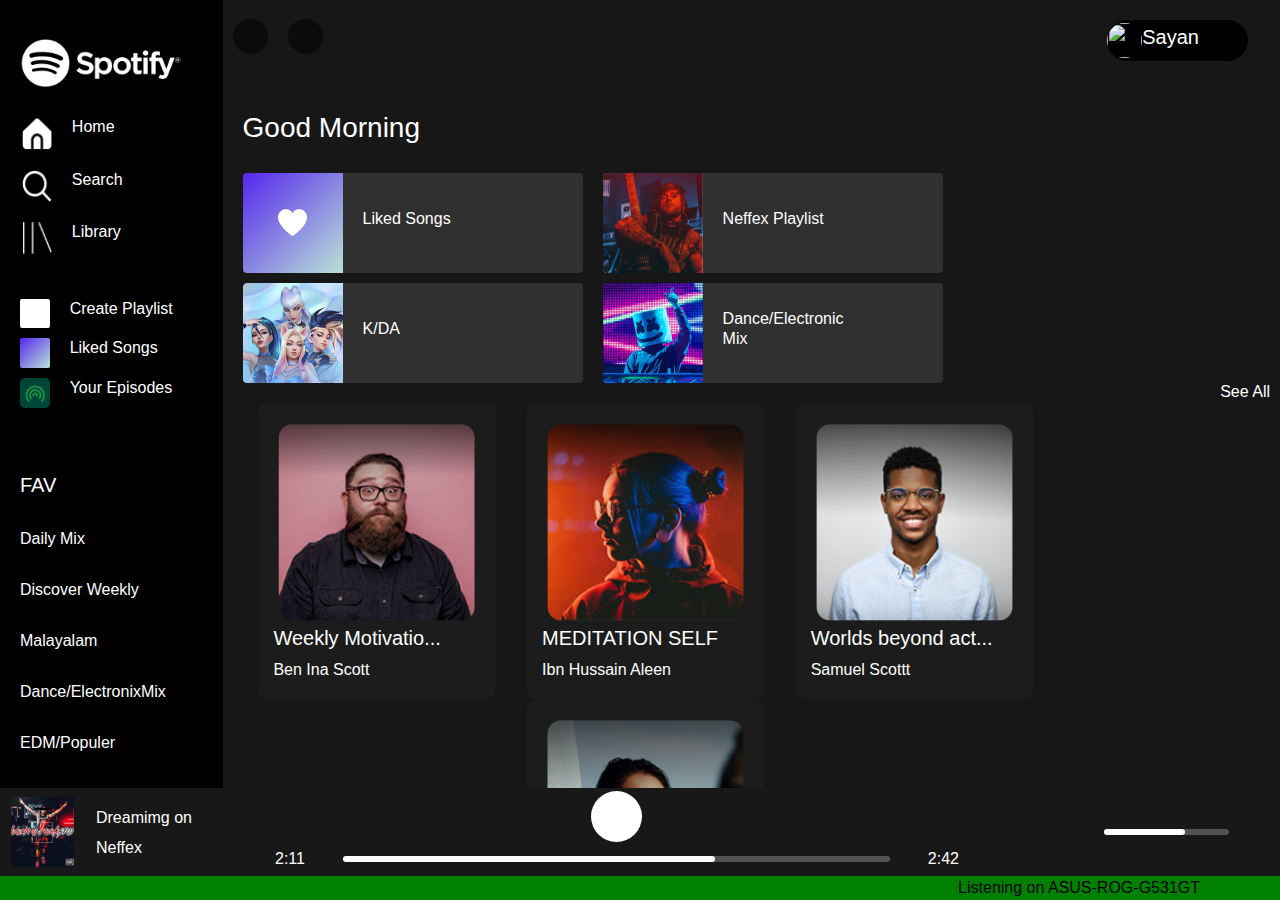
==== index.html @ 4bcd6637 "updated" ====
<!DOCTYPE html>
<html lang="en">

<head>
    <meta charset="UTF-8">
    <meta name="viewport" content="width=device-width, initial-scale=1.0">
    <link rel="stylesheet" href="https://cdn.jsdelivr.net/npm/bootstrap@4.0.0/dist/css/bootstrap.min.css"
        integrity="sha384-Gn5384xqQ1aoWXA+058RXPxPg6fy4IWvTNh0E263XmFcJlSAwiGgFAW/dAiS6JXm" crossorigin="anonymous">
    <link rel="stylesheet" href="https://cdnjs.cloudflare.com/ajax/libs/font-awesome/6.4.0/css/all.min.css"
        integrity="sha512-iecdLmaskl7CVkqkXNQ/ZH/XLlvWZOJyj7Yy7tcenmpD1ypASozpmT/E0iPtmFIB46ZmdtAc9eNBvH0H/ZpiBw=="
        crossorigin="anonymous" referrerpolicy="no-referrer" />
    <link rel="stylesheet" href="style.css">
    <title>Spotify</title>
</head>

<body>

    <div class="main-frame">
        <!-- Nav-Bar -->
        <nav class="nav-bar" id="nav-bar">
            <header class="logo">
                <a href="#"><img src="Spotify logo.png" alt=""></a>
            </header>
            <div class="scrollbar">
                <div class="home-search-library">
                    <div class="home-search-library-items"><img src="fi-ss-home.png" alt=""><a href="">
                            <h6>Home</h6>
                        </a></div>
                    <div class="home-search-library-items"><img src="01 align center.png" alt=""><a href="">
                            <h6>Search</h6>
                        </a></div>
                    <div class="home-search-library-items"><img src="library.png" alt=""><a href="">
                            <h6>Library</h6>
                        </a></div>
                </div>
                <div class="playlist-area">
                    <div class="playlist-area-items">
                        <div class="playlist-area-items-img-1">
                            <i class="fa-solid fa-plus" style="color: #000000;"></i>
                        </div>
                        <h6>Create Playlist</h6>
                    </div>
                    <div class="playlist-area-items">
                        <div class="playlist-area-items-img-2">
                            <i class="fa-solid fa-heart" style="color: #ffffff;"></i>
                        </div>
                        <h6>Liked Songs</h6>
                    </div>
                    <div class="playlist-area-items">
                        <div class="playlist-area-items-img-3">
                            <img src="gg_media-podcast.png" alt="">
                        </div>
                        <h6>Your Episodes</h6>
                    </div>
                </div>
                <div class="fav-playlists">
                    <h5>FAV</h5><br>
                    <a href="">
                        <h6>Daily Mix</h6>
                    </a><br>
                    <a href="">
                        <h6>Discover Weekly</h6>
                    </a><br>
                    <a href="">
                        <h6>Malayalam</h6>
                    </a><br>
                    <a href="">
                        <h6>Dance/ElectronixMix</h6>
                    </a><br>
                    <a href="">
                        <h6>EDM/Populer</h6>
                    </a>
                </div>
                <div class="install-button">
                    <i class="fa-regular fa-circle-down fa-xl" style="color: #ffffff;"></i>
                    <a href="">
                        <h6>Install App</h6>
                    </a>
                </div>
            </div>
        </nav>
        <!-- Nav-Bar -->
        <!-- Main Area -->
        <div class="main-area">
            <nav class="main-area-nav" style="width: 100%;">
                <div class="nav-bar-main-area">
                    <div class="nav-bar-section-1">
                        <i class="fa-brands fa-spotify fa-2xl" style="color: #ffffff;"></i>
                        <!-- <div class="right-left-tag"> -->
                            <a href=""><button><i class="fa-solid fa-angle-left" ></i></button></a>
                            <a href="secondPage.html"><button><i class="fa-solid fa-angle-right" ></i></button></a>
                        <!-- </div> -->
                    </div>
                    <div class="nav-bar-section-2">
                        <i class="fa-solid fa-magnifying-glass" style="color: #ffffff;"></i>
                        <button class=""> OPEN APP</button>
                        <i class="fa-solid fa-bars fa-lg" style="color: #ffffff;"></i>
                    </div>
                </div>
            </nav>
            <header>
                <div class="section-1">
                    <div class="right-left-tag">
                        <a href=""><button><i class="fa-solid fa-angle-left"></i></button></a>
                        <a href="secondPage.html"><button><i class="fa-solid fa-angle-right"></i></button></a>
                    </div>
                    <div class="profile-tag">
                        <div class="box-1">
                            <div class="account">
                                <img src="https://fastly.picsum.photos/id/593/200/300.jpg?grayscale&hmac=qqWXL4XjpSasu6-gK2BIkpmlJgjqkGV9_lMFJNtgZ5U" alt="">
                                <h5>Sayan</h5>
                            </div>
                            <div class="icon">
                                <i class="fa-solid fa-caret-down" style="color: #ffffff;"></i>
                            </div>
                        </div>

                    </div>
                </div>
            </header>
            <div class="scrollbar-1">
                <div class="section-2">
                    <div class="good-morning"><h3>Good Morning</h3></div>
                    <div class="cards">
                        <div class="box-3">
                            <div class="card-1">
                                <div class="card-card-1">
                                    <img src="fi-ss-heart (1).png" alt="">
                                </div>
                                <h6>Liked Songs</h6>
                            </div>
                        </div><div class="box-3">
                            <div class="card-1">
                                <div class="card-card-1">
                                    <img src="newlyAdded-1.png" style="width: 100px; height: 100px;" alt="">
                                </div>
                                <h6>Neffex Playlist</h6>
                            </div>
                        </div><div class="box-3">
                            <div class="card-1">
                                <div class="card-card-1">
                                    <img src="newlyAdded-3.png" style="width: 100px; height: 100px;" alt="">
                                </div>
                                <h6>K/DA</h6>
                            </div>
                        </div><div class="box-3">
                            <div class="card-1">
                                <div class="card-card-1">
                                    <img src="newlyAdded-2.png" style="width: 100px; height: 100px;" alt="">
                                </div>
                                <h6>Dance/Electronic <br> Mix</h6>
                            </div>
                        </div>
                    </div>
                        
                </div>
                <div class="section-3">
                    <div class="card">
                        <div class="inner-div">
                            <img src="Rectangle 16.png" alt="">
                            <h5>Weekly Motivatio...</h5>
                            <p>Ben Ina Scott</p>
                        </div>
                    </div>
                    <div class="card">
                        <div class="inner-div">
                            <img src="newlyAdded-4.png" alt="">
                            <h5>MEDITATION SELF</h5>
                            <p>Ibn Hussain Aleen</p>
                        </div>
                    </div>
                    <div class="card">
                        <div class="inner-div">
                            <img src="newlyAdded-5.png" alt="">
                            <h5>Worlds beyond act...</h5>
                            <p>Samuel Scottt</p>
                        </div>
                    </div>
                    <div class="card">
                        <div class="inner-div">
                            <img src="newlyAdded-6.png" alt="">
                            <h5>The Alexa Show</h5>
                            <p>Adriana Tom</p>
                        </div>
                    </div>
                </div>
                <div class="section-3">
                    <div class="card">
                        <div class="inner-div">
                            <img src="newlyAdded-6.png" alt="">
                            <h5>The Alexa Show</h5>
                            <p>Adriana Tom</p>
                        </div>
                    </div>
                    <div class="card">
                        <div class="inner-div">
                            <img src="newlyAdded-6.png" alt="">
                            <h5>The Alexa Show</h5>
                            <p>Adriana Tom</p>
                        </div>
                    </div>
                    <div class="card">
                        <div class="inner-div">
                            <img src="newlyAdded-6.png" alt="">
                            <h5>The Alexa Show</h5>
                            <p>Adriana Tom</p>
                        </div>
                    </div>
                    <div class="card">
                        <div class="inner-div">
                            <img src="newlyAdded-6.png" alt="">
                            <h5>The Alexa Show</h5>
                            <p>Adriana Tom</p>
                        </div>
                    </div>
                </div>
                <div class="see-all">
                    <h6><a href="secondPage.html">See All</a></h6>
                </div>
                <div class="section-4">
                    <div class="music-div">
                        <div class="music-box">
                            <img src="Rectangle 20.png" alt="">
                            <div class="music-box-components">
                                <H6>Dreamimg on</H6>
                                <p>Neffex</p>
                            </div>
                            <i class="fa-solid fa-heart" style="color: #098800;"></i>
            
                        </div>
                        <div class="music-player">
                            <div class="music-icon-components">
                                <i class="fa-solid fa-shuffle" style="color: #ffffff;" id="shuffle"></i>
                                <i class="fa-solid fa-backward-step" style="color: #ffffff;"></i>
                                <div
                                    style="width: 51px; height: 51px; border-radius: 50%; background-color: white; display: flex; justify-content: center; align-items: center;">
                                    <i class="fa-solid fa-play" style="color: #000000;"></i>
                                </div>
                                <i class="fa-solid fa-forward-step" style="color: #ffffff;"></i>
                                <i class="fas fa-repeat" style="color: #ffffff;"></i>
                            </div>
                            <div class="music-indicator">
                                <div class="music-indicator-inner">
                                    2:11
                                    <div class="music-control">
                                        <div class="music-control-control"></div>
                                    </div>
                                    2:42
                                </div>
                            </div>
                        </div>
                        <div class="volume-control">
                            <i class="fa-solid fa-microphone" style="color: #ffffff;"></i>
                            <i class="fa-solid fa-laptop" style="color: #098800;"></i>
                            <i class="fa-solid fa-volume-low" style="color: #ffffff;"></i>
                            <div class="music-control-1">
                                <div class="music-control-control-1"></div>
                            </div>
                            <i class="fas fa-expand" style="color: #ffffff;"></i>
                        </div>
                    </div>
                    <div class="device">
                        <div style="padding-right: 80px;">
                            <i class="fa-solid fa-volume-low" style="color: #000000;"></i>  Listening on ASUS-ROG-G531GT
                        </div>
                    </div>
                </div>
            </div>
        </div>
    </div>

    <script src="https://code.jquery.com/jquery-3.2.1.slim.min.js"
        integrity="sha384-KJ3o2DKtIkvYIK3UENzmM7KCkRr/rE9/Qpg6aAZGJwFDMVNA/GpGFF93hXpG5KkN"
        crossorigin="anonymous"></script>
    <script src="https://cdn.jsdelivr.net/npm/popper.js@1.12.9/dist/umd/popper.min.js"
        integrity="sha384-ApNbgh9B+Y1QKtv3Rn7W3mgPxhU9K/ScQsAP7hUibX39j7fakFPskvXusvfa0b4Q"
        crossorigin="anonymous"></script>
    <script src="https://cdn.jsdelivr.net/npm/bootstrap@4.0.0/dist/js/bootstrap.min.js"
        integrity="sha384-JZR6Spejh4U02d8jOt6vLEHfe/JQGiRRSQQxSfFWpi1MquVdAyjUar5+76PVCmYl"
        crossorigin="anonymous"></script>
</body>

</html>
<!-- final comit
 -->
---- style.css ----
* {
    margin: 0px;
    padding: 0px;
}

body {
    background-color: black;
}

.main-frame {
    display: flex;
    flex-direction: row;
    /* width: 99vw; */
    flex: 1;
    height: 100vh;
    /* padding-top: 1px; */
}

/* ....Nav-Bar... */
.nav-bar {
    background-color: black;
    display: flex;
    flex-direction: column;
    /* width: 25%; */
    flex: 0.17;
    height: 85%;
}

.scrollbar {
    display: flex;
    flex-direction: column;
    overflow-y: scroll;
    overflow-x: hidden;
}

.scrollbar-1 {
    display: flex;
    flex-direction: column;
    overflow: scroll;
}

.logo {
    margin-left: 20px;
    margin-bottom: 20px;
    width: 202.58px;
    height: fit-content;
    padding-top: 39px;
    align-items: center;
    justify-content: center;
}

.logo img {
    width: 80%;
}

.home-search-library {
    display: flex;
    flex-direction: column;
    align-items: center;
    width: 100%;
    height: fit-content;
    margin-bottom: 25px;
}

.home-search-library-items {
    display: flex;
    /* justify-content: space-around; */
    align-items: left;
    width: 98%;
    height: fit-content;
    transition: all 0.5s ease-in-out;
}

.home-search-library-items img {
    width: 29.65px;
    height: 32.12px;
    margin-left: 20px;
    margin-bottom: 10px;
    margin-top: 10px;
}

.home-search-library-items a {
    color: white;
    margin-left: 20px;
    margin-bottom: 10px;
    margin-top: 10px
}

.home-search-library-items:hover {
    background-color: rgb(40, 40, 40);
    border-radius: 6px;
}

.playlist-area {
    display: flex;
    flex-direction: column;
    /* align-items: center; */
    width: 100%;
    align-items: left;
    height: fit-content;
}

.playlist-area-items {
    display: flex;
    /* justify-content: space-around; */
    align-items: left;
    width: 98%;
    height: fit-content;
}

.playlist-area-items h6 {
    color: white;
    margin-left: 20px;
    margin-bottom: 10px;
    margin-top: 10px
}

.playlist-area-items-img-1 {
    width: 29.65px;
    height: 29.65px;
    background-color: white;
    display: flex;
    align-items: center;
    justify-content: center;
    margin-left: 20px;
    border-radius: 2px;
    margin-top: 10px;
    cursor: pointer;
}

.playlist-area-items-img-2 {
    width: 29.65px;
    height: 29.65px;
    background: linear-gradient(to bottom right, #5626ee, #bae2d7);
    display: flex;
    align-items: center;
    justify-content: center;
    margin-left: 20px;
    border-radius: 2px;
    margin-top: 10px;
    cursor: pointer;
}

.playlist-area-items-img-3 {
    width: 29.65px;
    height: 29.65px;
    background-color: #004638;
    display: flex;
    align-items: center;
    justify-content: center;
    margin-left: 20px;
    border-radius: 5px;
    margin-top: 10px;
    cursor: pointer;
}

.fav-playlists {
    display: flex;
    flex-direction: column;
    /* align-items: center; */
    width: 80%;
    align-items: left;
    height: fit-content;
    margin-left: 20px;
    margin-top: 65px;
}

.fav-playlists h5 {
    color: white;

}

.fav-playlists a {
    color: white;
}

.install-button {
    display: flex;
    width: 170px;
    height: 30px;
    justify-content: space-around;
    align-items: center;
    margin-top: 40px;
    margin-bottom: 10px;
    align-items: center;
    cursor: pointer;
    margin-left: 20px;
    /* padding-bottom: 100px; */
}

.install-button a {
    color: white;
    padding: 10px;
}

/* ....Nav-Bar... */
/* ...Main-area... */
.main-area {
    /* width: 75%; */
    display: flex;
    flex: 0.83;
    background-color: #171717;
    flex-direction: column;
    align-items: center;
}

/* section-1 */
header {
    width: 100%;
}

.section-1 {
    display: flex;
    flex-direction: row;
    justify-content: space-between;
    width: 97%;
    height: fit-content;
    padding-top: 20px;
    padding-bottom: 20px;
    position: sticky;
    top: 0px;
}

.right-left-tag {
    display: flex;
    justify-content: space-between;
    align-items: center;
    width: 100px;
    height: 40px;
    padding-left: 10px;
}

.right-left-tag button {
    background-color: rgb(11, 11, 11);
    /* background-color: black; */
    border: none;
    border-radius: 50%;
    width: 35px;
    height: 35px;
    transition: all 0.3s ease;
}

.right-left-tag button:hover {
    background-color: rgb(59, 59, 59);
}

.right-left-tag button i {
    color: #6e6e6e;
    transition: all 0.3s ease;
}

.right-left-tag button i:hover {
    color: white;
}

.profile-tag {
    width: 141px;
    height: 41px;
    background-color: black;
    border-radius: 33px;
    padding-right: 15px;
    /* display: flex; */
}

.box-1 {
    display: flex;
    flex: 1;
    align-items: center;
    justify-content: space-between;
}

.account {
    display: flex;
    flex: 0.7;
    color: white;
    align-items: center;
    justify-content: space-between;
    padding-top: 3px;
}

.account img {
    width: 35px;
    height: 35px;
    border-radius: 50%;
}

.icon {
    display: flex;
    flex: 0.3;
    align-items: center;
    justify-content: center;
}

.section-2 {
    width: 97%;
    padding-top: 10px;
    display: flex;
    flex-direction: column;
}

.good-morning {
    color: white;
    padding: 20px;
}

.cards {
    display: flex;
    flex-wrap: wrap;
    padding-left: 20px;
    width: fit-content;
}

.box-3 {
    padding-right: 20px;
    padding-bottom: 10px;
}

.card-1 {
    width: 340px;
    height: fit-content;
    background-color: #303030;
    border-radius: 4px;
    display: flex;
    align-items: center;
    color: white;
    overflow: hidden;
}

.card-card-1 {
    width: 100px;
    height: 100px;
    background-image: linear-gradient(to bottom right, #5626ee, #bae2d7);
    display: flex;
    align-items: center;
    justify-content: center;
    margin-right: 20px;

}

.card-card-1 img {
    height: 29px;
    width: 29px;
}

.section-3 {
    padding: 20px;
    width: 80%;
    padding-top: 10px;
    display: flex;
    justify-content: space-around;
    flex-wrap: wrap;
}

.card {
    width: fit-content;
    height: fit-content;
    display: flex;
    justify-content: center;
    align-items: center;
    background-color: #1c1c1c;
    border-radius: 8px;
}

.inner-div {
    padding-left: 15px;
    padding-top: 15px;
    padding-right: 15px;
    /* background-color: red; */
    color: white;
    display: flex;
    flex-direction: column;
}

.inner-div img {
    width: 207px;
    height: 207px;
    padding: 5px;
}

.see-all {
    position: fixed;
    right: 0;
    background-color: #171717;
    display: flex;
    justify-content: center;
    align-items: center;
    height: 70%;
    padding: 10px;
}

.see-all a {
    color: white;
}

.section-4 {
    background-color: #181818;
    width: 100%;
    height: fit-content;
    position: fixed;
    bottom: 0;
    left: 0;
    display: flex;
    flex-direction: column;
}

.music-div {
    background-color: #181818;
    width: 100%;
    height: fit-content;
    display: flex;
    justify-content: space-between;
    align-items: center;
}

.music-box {
    display: flex;
    justify-content: space-around;
    align-items: center;
    width: 224px;
    height: fit-content;
    color: white;
}

.music-box-components {
    justify-content: center;
    align-items: center;
    padding-top: 20px;
}

.music-player {
    width: 704px;
    height: fit-content;
    display: flex;
    flex-direction: column;
    align-items: center;
    justify-content: center;
}

.music-icon-components {
    width: 40%;
    display: flex;
    justify-content: space-around;
    align-items: center;
    padding-top: 3px
}

.music-indicator {
    width: 100%;
    display: flex;
    justify-content: center;
    align-items: center;
}

.music-indicator-inner {
    width: 100%;
    display: flex;
    flex-direction: row;
    justify-content: space-between;
    align-items: center;
    color: white;
}

.volume-control {
    width: 270px;
    height: fit-content;
    display: flex;
    justify-content: space-between;
    align-items: center;
    padding-right: 20px;
}

.music-control {
    width: 80%;
    height: 6px;
    background-color: #535353;
    border-radius: 10px;
}

.music-control-control {
    width: 68%;
    height: 100%;
    background-color: white;
    border-radius: 10px;
}

.music-control-1 {
    width: 50%;
    height: 6px;
    background-color: #535353;
    border-radius: 10px;
}

.music-control-control-1 {
    width: 65%;
    height: 100%;
    background-color: white;
    border-radius: 10px;
}

.device {
    width: 100%;
    height: fit-content;
    background-color: green;
    color: black;
    display: flex;
    align-items: center;
    justify-content: right;
}

.scrollbar-1::-webkit-scrollbar {
    display: none;
}

.scrollbar::-webkit-scrollbar {
    width: 5px;
}

.scrollbar::-webkit-scrollbar-track {
    box-shadow: inset 0 0 5px grey;
    border-radius: 10px;
}

.scrollbar::-webkit-scrollbar-thumb {
    background: rgb(93, 93, 93);
    border-radius: 10px;
    transition: all 0.3s ease-in-out;
}

.scrollbar::-webkit-scrollbar-thumb:hover {
    background: rgb(255, 255, 255);
    border-radius: 10px;
    /* height: 50px; */
}

.main-area-nav{ 
    display: none;
  }
@media(orientation:portrait) {
    .nav-bar {
        display: none;
    }

    .see-all {
        display: none;
    }

    .main-area {
        flex: 1;
    }

    .volume-control {
        display: none;
    }

    .music-box {
        display: none;
    }

    .section-4 {
        width: 100vw;

    }

    .music-player {
        width: 100%;
        padding: 5px 20px;
    }

    .device {
        display: none;
    }

    .main-area-nav {
        display: block;
    }

    .main-area-nav {
        position: sticky;
        top: 0;
        background-color: black;
    }

    .nav-bar-main-area {
        display: flex;
        padding: 20px;
    }

    .nav-bar-section-1 {
        width: 70%;
    }

    .nav-bar-section-2 {
        width: 30%;
        display: flex;
        justify-content: space-between;
        align-items: center;
    } 

    .nav-bar-section-2 button {
        padding: 5px 15px;
        font-size: 8px;
        color: black;
        background-color: white;
        border-radius: 50px;
        border: none;
        transition: all 0.3s ease;
    }
    .nav-bar-section-2 button:hover {
        background-color: rgb(220, 220, 220);
    }
    .nav-bar-section-1 button i{ 
        color: #6e6e6e;
        transition: all 0.3s ease;
    }
    .nav-bar-section-1 button i:hover{ 
        color: white;
    }
    .nav-bar-section-1 button{ 
        background-color: rgb(11, 11, 11);
        /* background-color: black; */
        border: none;
        border-radius: 50%;
        width: 25px;
        height: 25px;
        transition: all 0.3s ease;
    }
    .section-1 {
        display: none;
    }
}

@media(max-width: 420px) {
    .main-area-nav {
        display: block;
    }

    .main-area-nav {
        position: sticky;
        top: 0;
        background-color: black;
    }

    .nav-bar-main-area {
        display: flex;
        padding: 20px;
    }

    .nav-bar-section-1 {
        width: 70%;
    }

    .nav-bar-section-2 {
        width: 30%;
        display: flex;
        justify-content: space-between;
        align-items: center;
    }

    .nav-bar-section-2 button {
        padding: 5px 15px;
        font-size: 8px;
        color: black;
        background-color: white;
        border-radius: 50px;
        border: none;
        transition: all 0.3s ease;
    }
    .nav-bar-section-2 button:hover {
        background-color: rgb(220, 220, 220);
    }
    .nav-bar-section-1 button i{ 
        color: #6e6e6e;
        transition: all 0.3s ease;
    }
    .nav-bar-section-1 button i:hover{ 
        color: white;
    }
    .nav-bar-section-1 button{ 
        background-color: rgb(11, 11, 11);
        /* background-color: black; */
        border: none;
        border-radius: 50%;
        width: 25px;
        height: 25px;
        transition: all 0.3s ease;
    }
    .section-1 {
        display: none;
    }
}

@media(max-width:376px) {
    .nav-bar-section-2 button {
        font-size: 7px;
        padding: 3px 8px;
    }
}

@media(min-width:767px) {
    .nav-bar-section-2 button {
        font-size: 13px;
        padding: 5px 15px;
    }
}
@media(min-width:452px) and (max-width:761px){ 
    .nav-bar-section-2 button{ 
        font-size: 13px;
        padding: 5px 15px;
    }
    .music-indicator{ 
        padding: 5px 10px;
    }
}
@media(min-width:762px){ 
    .nav-bar-section-2 button{ 
        font-size: 13px;
        padding: 5px 15px;
    }
    .music-indicator{ 
        padding: 5px 10px;
    }
}
@media(max-width:450px){ 
    .nav-bar-section-2 button{ 
        font-size: 10px;
        padding: 5px 10px;
    }
    .music-indicator{ 
        padding: 5px 10px;
    }
}
@media(max-width:371px){ 
    .nav-bar-section-2 button{ 
        font-size: 5px;
        padding: 5px 10px;
    }
    .music-indicator{ 
        padding: 5px 10px;
    }
}
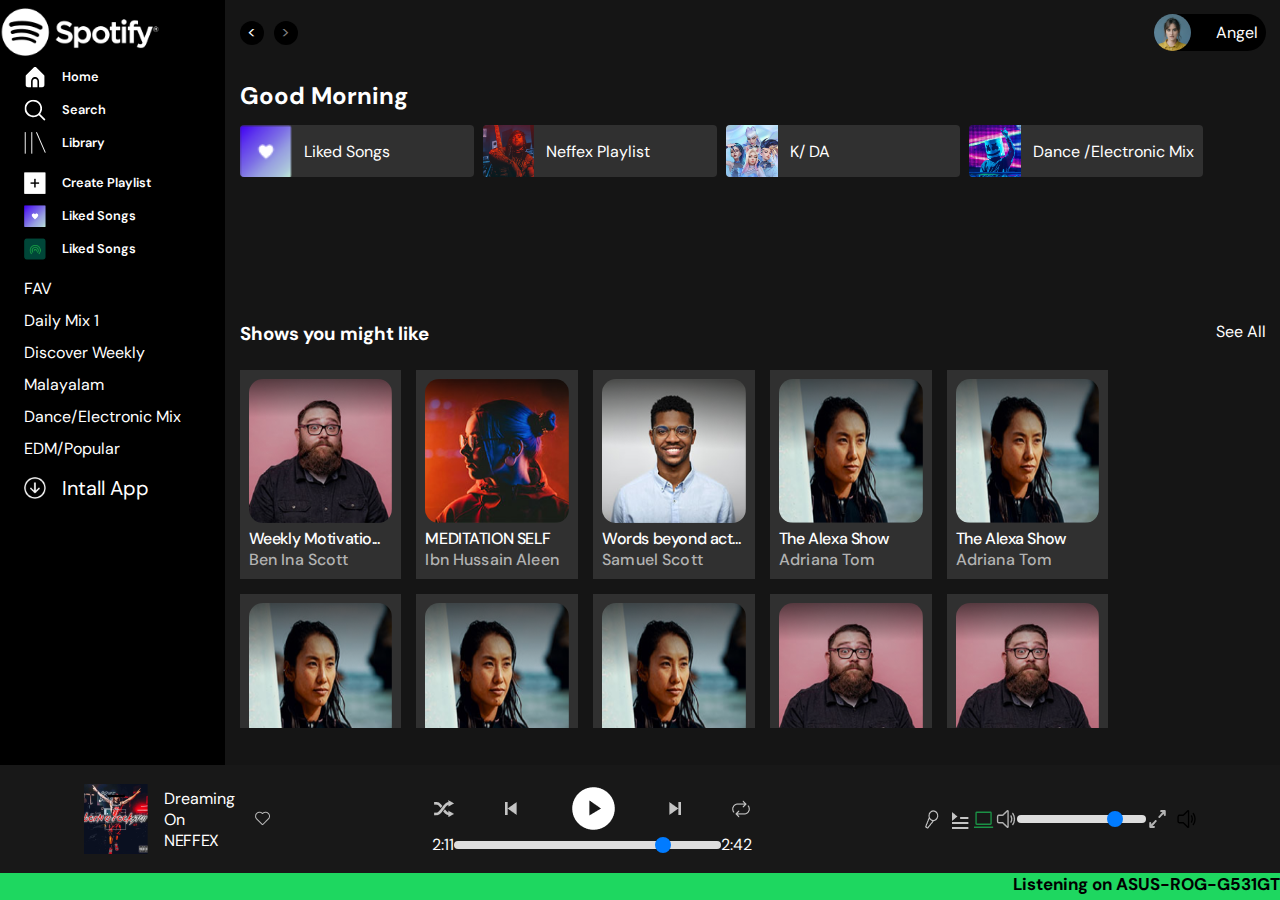
==== commit 4e08975a: "updated" ====
--- a/index.html
+++ b/index.html
@@ -4,282 +4,257 @@
 <head>
     <meta charset="UTF-8">
     <meta name="viewport" content="width=device-width, initial-scale=1.0">
-    <link rel="stylesheet" href="https://cdn.jsdelivr.net/npm/bootstrap@4.0.0/dist/css/bootstrap.min.css"
-        integrity="sha384-Gn5384xqQ1aoWXA+058RXPxPg6fy4IWvTNh0E263XmFcJlSAwiGgFAW/dAiS6JXm" crossorigin="anonymous">
+    <link rel="stylesheet" href="styles.css">
     <link rel="stylesheet" href="https://cdnjs.cloudflare.com/ajax/libs/font-awesome/6.4.0/css/all.min.css"
         integrity="sha512-iecdLmaskl7CVkqkXNQ/ZH/XLlvWZOJyj7Yy7tcenmpD1ypASozpmT/E0iPtmFIB46ZmdtAc9eNBvH0H/ZpiBw=="
         crossorigin="anonymous" referrerpolicy="no-referrer" />
-    <link rel="stylesheet" href="style.css">
-    <title>Spotify</title>
+    <title>My Spotify Clone</title>
 </head>
 
 <body>
-
-    <div class="main-frame">
-        <!-- Nav-Bar -->
-        <nav class="nav-bar" id="nav-bar">
-            <header class="logo">
-                <a href="#"><img src="Spotify logo.png" alt=""></a>
-            </header>
-            <div class="scrollbar">
-                <div class="home-search-library">
-                    <div class="home-search-library-items"><img src="fi-ss-home.png" alt=""><a href="">
-                            <h6>Home</h6>
-                        </a></div>
-                    <div class="home-search-library-items"><img src="01 align center.png" alt=""><a href="">
-                            <h6>Search</h6>
-                        </a></div>
-                    <div class="home-search-library-items"><img src="library.png" alt=""><a href="">
-                            <h6>Library</h6>
-                        </a></div>
-                </div>
-                <div class="playlist-area">
-                    <div class="playlist-area-items">
-                        <div class="playlist-area-items-img-1">
-                            <i class="fa-solid fa-plus" style="color: #000000;"></i>
-                        </div>
-                        <h6>Create Playlist</h6>
-                    </div>
-                    <div class="playlist-area-items">
-                        <div class="playlist-area-items-img-2">
-                            <i class="fa-solid fa-heart" style="color: #ffffff;"></i>
-                        </div>
-                        <h6>Liked Songs</h6>
-                    </div>
-                    <div class="playlist-area-items">
-                        <div class="playlist-area-items-img-3">
-                            <img src="gg_media-podcast.png" alt="">
-                        </div>
-                        <h6>Your Episodes</h6>
-                    </div>
-                </div>
-                <div class="fav-playlists">
-                    <h5>FAV</h5><br>
-                    <a href="">
-                        <h6>Daily Mix</h6>
-                    </a><br>
-                    <a href="">
-                        <h6>Discover Weekly</h6>
-                    </a><br>
-                    <a href="">
-                        <h6>Malayalam</h6>
-                    </a><br>
-                    <a href="">
-                        <h6>Dance/ElectronixMix</h6>
-                    </a><br>
-                    <a href="">
-                        <h6>EDM/Populer</h6>
-                    </a>
-                </div>
-                <div class="install-button">
-                    <i class="fa-regular fa-circle-down fa-xl" style="color: #ffffff;"></i>
-                    <a href="">
-                        <h6>Install App</h6>
-                    </a>
+    
+    <main>
+        <div class="container">
+            <div class="sidebar">
+                <img id="logoimg" src="./assets/assets/Spotify logo.png" alt="Spotify-Logo">
+                <div class="topicon sidedivs">
+                    <div class="linkflex">
+                        <img src="./assets/assets/fi-ss-home.svg" alt="Home">
+                        <a href="#">Home</a>
+                    </div>
+                    <div class="linkflex">
+                        <img src="./assets/assets/fi-rs-search.svg" alt="Search">
+                        <a href="#">Search</a>
+                    </div>
+                    <div class="linkflex">
+                        <img src="./assets/assets/library.svg" alt="Library">
+                        <a href="#">Library</a>
+                    </div>
+                </div>
+                <div class="album sidedivs">
+                    <div class="linkflex">
+                        <!-- <img src="./assets/plus.png" alt="Home"> -->
+                        <img src="icons/plus.png" alt="">
+                        <a href="#">Create Playlist</a>
+                    </div>
+                    <div class="linkflex" x>
+                        <img src="./icons/purpleheart.png" alt="">
+                        <a href="#">Liked Songs</a>
+                    </div>
+                    <div class="linkflex" x>
+                        <img src="./icons/hotspot.png" alt="">
+                        <a href="#">Liked Songs</a>
+                    </div>
+                </div>
+                <div class="favalbums sidedivs">
+                    <a href="#"><p>FAV</p></a>
+                    <a href="#">Daily Mix 1</a>
+                    <a href="#">Discover Weekly</a>
+                    <a href="#">Malayalam</a>
+                    <a href="#">Dance/Electronic Mix</a>
+                    <a href="#">EDM/Popular</a>
+                </div>
+                <div class="install sidedivs">
+                    <div class="linkflex">
+                        <img src="./assets/assets/install.png" alt="Install App">
+                        <button id="install-btn">Intall App</button> 
+                    </div>
                 </div>
             </div>
-        </nav>
-        <!-- Nav-Bar -->
-        <!-- Main Area -->
-        <div class="main-area">
-            <nav class="main-area-nav" style="width: 100%;">
-                <div class="nav-bar-main-area">
-                    <div class="nav-bar-section-1">
-                        <i class="fa-brands fa-spotify fa-2xl" style="color: #ffffff;"></i>
-                        <!-- <div class="right-left-tag"> -->
-                            <a href=""><button><i class="fa-solid fa-angle-left" ></i></button></a>
-                            <a href="secondPage.html"><button><i class="fa-solid fa-angle-right" ></i></button></a>
-                        <!-- </div> -->
-                    </div>
-                    <div class="nav-bar-section-2">
-                        <i class="fa-solid fa-magnifying-glass" style="color: #ffffff;"></i>
-                        <button class=""> OPEN APP</button>
-                        <i class="fa-solid fa-bars fa-lg" style="color: #ffffff;"></i>
-                    </div>
-                </div>
-            </nav>
-            <header>
-                <div class="section-1">
-                    <div class="right-left-tag">
-                        <a href=""><button><i class="fa-solid fa-angle-left"></i></button></a>
-                        <a href="secondPage.html"><button><i class="fa-solid fa-angle-right"></i></button></a>
-                    </div>
-                    <div class="profile-tag">
-                        <div class="box-1">
-                            <div class="account">
-                                <img src="https://fastly.picsum.photos/id/593/200/300.jpg?grayscale&hmac=qqWXL4XjpSasu6-gK2BIkpmlJgjqkGV9_lMFJNtgZ5U" alt="">
-                                <h5>Sayan</h5>
-                            </div>
-                            <div class="icon">
-                                <i class="fa-solid fa-caret-down" style="color: #ffffff;"></i>
-                            </div>
-                        </div>
-
-                    </div>
-                </div>
-            </header>
-            <div class="scrollbar-1">
-                <div class="section-2">
-                    <div class="good-morning"><h3>Good Morning</h3></div>
-                    <div class="cards">
-                        <div class="box-3">
-                            <div class="card-1">
-                                <div class="card-card-1">
-                                    <img src="fi-ss-heart (1).png" alt="">
-                                </div>
-                                <h6>Liked Songs</h6>
-                            </div>
-                        </div><div class="box-3">
-                            <div class="card-1">
-                                <div class="card-card-1">
-                                    <img src="newlyAdded-1.png" style="width: 100px; height: 100px;" alt="">
-                                </div>
-                                <h6>Neffex Playlist</h6>
-                            </div>
-                        </div><div class="box-3">
-                            <div class="card-1">
-                                <div class="card-card-1">
-                                    <img src="newlyAdded-3.png" style="width: 100px; height: 100px;" alt="">
-                                </div>
-                                <h6>K/DA</h6>
-                            </div>
-                        </div><div class="box-3">
-                            <div class="card-1">
-                                <div class="card-card-1">
-                                    <img src="newlyAdded-2.png" style="width: 100px; height: 100px;" alt="">
-                                </div>
-                                <h6>Dance/Electronic <br> Mix</h6>
-                            </div>
-                        </div>
-                    </div>
-                        
-                </div>
-                <div class="section-3">
-                    <div class="card">
-                        <div class="inner-div">
-                            <img src="Rectangle 16.png" alt="">
-                            <h5>Weekly Motivatio...</h5>
-                            <p>Ben Ina Scott</p>
-                        </div>
-                    </div>
-                    <div class="card">
-                        <div class="inner-div">
-                            <img src="newlyAdded-4.png" alt="">
-                            <h5>MEDITATION SELF</h5>
-                            <p>Ibn Hussain Aleen</p>
-                        </div>
-                    </div>
-                    <div class="card">
-                        <div class="inner-div">
-                            <img src="newlyAdded-5.png" alt="">
-                            <h5>Worlds beyond act...</h5>
-                            <p>Samuel Scottt</p>
-                        </div>
-                    </div>
-                    <div class="card">
-                        <div class="inner-div">
-                            <img src="newlyAdded-6.png" alt="">
-                            <h5>The Alexa Show</h5>
-                            <p>Adriana Tom</p>
-                        </div>
-                    </div>
-                </div>
-                <div class="section-3">
-                    <div class="card">
-                        <div class="inner-div">
-                            <img src="newlyAdded-6.png" alt="">
-                            <h5>The Alexa Show</h5>
-                            <p>Adriana Tom</p>
-                        </div>
-                    </div>
-                    <div class="card">
-                        <div class="inner-div">
-                            <img src="newlyAdded-6.png" alt="">
-                            <h5>The Alexa Show</h5>
-                            <p>Adriana Tom</p>
-                        </div>
-                    </div>
-                    <div class="card">
-                        <div class="inner-div">
-                            <img src="newlyAdded-6.png" alt="">
-                            <h5>The Alexa Show</h5>
-                            <p>Adriana Tom</p>
-                        </div>
-                    </div>
-                    <div class="card">
-                        <div class="inner-div">
-                            <img src="newlyAdded-6.png" alt="">
-                            <h5>The Alexa Show</h5>
-                            <p>Adriana Tom</p>
-                        </div>
-                    </div>
-                </div>
-                <div class="see-all">
-                    <h6><a href="secondPage.html">See All</a></h6>
-                </div>
-                <div class="section-4">
-                    <div class="music-div">
-                        <div class="music-box">
-                            <img src="Rectangle 20.png" alt="">
-                            <div class="music-box-components">
-                                <H6>Dreamimg on</H6>
-                                <p>Neffex</p>
-                            </div>
-                            <i class="fa-solid fa-heart" style="color: #098800;"></i>
-            
-                        </div>
-                        <div class="music-player">
-                            <div class="music-icon-components">
-                                <i class="fa-solid fa-shuffle" style="color: #ffffff;" id="shuffle"></i>
-                                <i class="fa-solid fa-backward-step" style="color: #ffffff;"></i>
-                                <div
-                                    style="width: 51px; height: 51px; border-radius: 50%; background-color: white; display: flex; justify-content: center; align-items: center;">
-                                    <i class="fa-solid fa-play" style="color: #000000;"></i>
-                                </div>
-                                <i class="fa-solid fa-forward-step" style="color: #ffffff;"></i>
-                                <i class="fas fa-repeat" style="color: #ffffff;"></i>
-                            </div>
-                            <div class="music-indicator">
-                                <div class="music-indicator-inner">
-                                    2:11
-                                    <div class="music-control">
-                                        <div class="music-control-control"></div>
-                                    </div>
-                                    2:42
-                                </div>
-                            </div>
-                        </div>
-                        <div class="volume-control">
-                            <i class="fa-solid fa-microphone" style="color: #ffffff;"></i>
-                            <i class="fa-solid fa-laptop" style="color: #098800;"></i>
-                            <i class="fa-solid fa-volume-low" style="color: #ffffff;"></i>
-                            <div class="music-control-1">
-                                <div class="music-control-control-1"></div>
-                            </div>
-                            <i class="fas fa-expand" style="color: #ffffff;"></i>
-                        </div>
-                    </div>
-                    <div class="device">
-                        <div style="padding-right: 80px;">
-                            <i class="fa-solid fa-volume-low" style="color: #000000;"></i>  Listening on ASUS-ROG-G531GT
-                        </div>
-                    </div>
-                </div>
-            </div>
-        </div>
-    </div>
-
-    <script src="https://code.jquery.com/jquery-3.2.1.slim.min.js"
-        integrity="sha384-KJ3o2DKtIkvYIK3UENzmM7KCkRr/rE9/Qpg6aAZGJwFDMVNA/GpGFF93hXpG5KkN"
-        crossorigin="anonymous"></script>
-    <script src="https://cdn.jsdelivr.net/npm/popper.js@1.12.9/dist/umd/popper.min.js"
-        integrity="sha384-ApNbgh9B+Y1QKtv3Rn7W3mgPxhU9K/ScQsAP7hUibX39j7fakFPskvXusvfa0b4Q"
-        crossorigin="anonymous"></script>
-    <script src="https://cdn.jsdelivr.net/npm/bootstrap@4.0.0/dist/js/bootstrap.min.js"
-        integrity="sha384-JZR6Spejh4U02d8jOt6vLEHfe/JQGiRRSQQxSfFWpi1MquVdAyjUar5+76PVCmYl"
-        crossorigin="anonymous"></script>
+            <div class="mainarea bg.ldark">
+                    <div class="head">
+                        <div class="greatless">
+                            <div class="less"><</div>
+                            <div class="great">></div>
+                        </div>
+                        <div class="user">
+                            <img src="./assets/assets/user2.png" alt="Userpic">
+                            <div class="name">Angel <i class="fa-solid fa-caret-down"></i></div>
+                        </div>
+                    </div>
+                        <div class="maincontent">
+                            <div class="mainleft">
+                                <h2 class="h2">Good Morning</h2>
+                                <div class="midcards">
+                                    <div class="mcard">
+                                        <img class="simg"
+                                            src="./icons/purpleheart.png"
+                                            alt="">
+                                        <div class="mtext">Liked Songs</div>
+                                    </div>
+                                    <div class="mcard">
+                                        <img class="simg"
+                                            src="./images/imgs/man.png"
+                                            alt="">
+                                        <div class="mtext">Neffex Playlist</div>
+                                    </div>
+                                    <div class="mcard">
+                                        <img class="simg"
+                                            src="./images/imgs/KDA.png"
+                                            alt="">
+                                        <div class="mtext">K/ DA</div>
+                                    </div>
+                                    <div class="mcard">
+                                        <img class="simg"
+                                            src="./images/imgs/marshmellow.png"
+                                            alt="">
+                                        <div class="mtext">Dance /Electronic Mix</div>
+                                    </div>
+                                </div>
+                                <div class="see">
+                                    <h3 class="h2">Shows you might like</h3>
+                                    <a href="index2.html" target="_blank">See All</a>
+                                </div>
+                                <div class="btmcards">
+                                    <div class="bcard">
+                                        <div class="carditem">
+                                            <img src="./images/imgs/Rectangle 21.png"
+                                                alt="ArtistImage">
+                                            <h5>Weekly Motivatio...</h5>
+                                            <p>Ben Ina Scott</p>
+                                        </div>
+                                    </div>
+                                    <div class="bcard">
+                                        <div class="carditem">
+                                            <img src="./images/imgs/Rectangle 22.png"
+                                                alt="ArtistImage">
+                                            <h5>MEDITATION SELF</h5>
+                                            <p>Ibn Hussain Aleen</p>
+                                        </div>
+                                    </div>
+                                    <div class="bcard">
+                                        <div class="carditem">
+                                            <img src="./images/imgs/Rectangle 23.png"
+                                                alt="ArtistImage">
+                                            <h5>Words beyond act...</h5>
+                                            <p>Samuel Scott</p>
+                                        </div>
+                                    </div>
+                                    <div class="bcard">
+                                        <div class="carditem">
+                                            <img src="./images/imgs/Rectangle 16.png"
+                                                alt="ArtistImage">
+                                            <h5>The Alexa Show</h5>
+                                            <p>Adriana Tom</p>
+                                        </div>
+                                    </div>
+                                    <div class="bcard">
+                                        <div class="carditem">
+                                            <img src="./images/imgs/Rectangle 16.png"
+                                                alt="ArtistImage">
+                                            <h5>The Alexa Show</h5>
+                                            <p>Adriana Tom</p>
+                                        </div>
+                                    </div>
+                                    <div class="bcard">
+                                        <div class="carditem">
+                                            <img src="./images/imgs/Rectangle 16.png"
+                                                alt="ArtistImage">
+                                            <h5>The Alexa Show</h5>
+                                            <p>Adriana Tom</p>
+                                        </div>
+                                    </div>
+                                    <div class="bcard">
+                                        <div class="carditem">
+                                            <img src="./images/imgs/Rectangle 16.png"
+                                                alt="ArtistImage">
+                                            <h5>The Alexa Show</h5>
+                                            <p>Adriana Tom</p>
+                                        </div>
+                                    </div>
+                                    <div class="bcard">
+                                        <div class="carditem">
+                                            <img src="./images/imgs/Rectangle 16.png"
+                                                alt="ArtistImage">
+                                            <h5>The Alexa Show</h5>
+                                            <p>Adriana Tom</p>
+                                        </div>
+                                    </div>
+                                    <div class="bcard">
+                                        <div class="carditem">
+                                            <img src="./images/imgs/Rectangle 21.png"
+                                                alt="ArtistImage">
+                                            <h5>Weekly Motivatio...</h5>
+                                            <p>Ben Ina Scott</p>
+                                        </div>
+                                    </div>
+                                    <div class="bcard">
+                                        <div class="carditem">
+                                            <img src="./images/imgs/Rectangle 21.png"
+                                                alt="ArtistImage">
+                                            <h5>Weekly Motivatio...</h5>
+                                            <p>Ben Ina Scott</p>
+                                        </div>
+                                    </div>
+                                    <div class="bcard">
+                                        <div class="carditem">
+                                            <img src="./images/imgs/Rectangle 21.png"
+                                                alt="ArtistImage">
+                                            <h5>Weekly Motivatio...</h5>
+                                            <p>Ben Ina Scott</p>
+                                        </div>
+                                    </div>
+                                </div>
+
+                            </div>
+                        </div>
+                    </div>
+                </div>
+                <div class="foot">
+                    <div class="player">
+                        <div class="playerleft">
+                            <img src="./images/imgs/playing-img.png"
+                                alt="Played Song">
+                            <div class="playedtext">
+                                <div class="textonly">
+                                    <p>Dreaming On</p>
+                                    <p id="singer">NEFFEX</p>
+                                </div>
+                                <img src="./icons/heart.png"
+                                    alt="Liked">
+                            </div>
+                        </div>
+                        <div class="playermid">
+                            <div class="midup">
+                                <img src="./icons/shuffle.png"
+                                    alt="shuffle">
+                                <img src="./icons/previous.png"
+                                    alt="previous">
+                                <img src="./icons/gridicons_play.png"
+                                    alt="play">
+                                <img src="./icons/next.png"
+                                    alt="next">
+                                <img src="./icons/loop.png" alt="loop">
+                            </div>
+                            <div class="middown">
+                                <p>2:11</p>
+                                <!-- <img src="./spotify-icons-imgs-main/spotify-icons-imgs-main/Icons/big-music-bar.png"
+                                    alt="music bar">
+                                <img src="./spotify-icons-imgs-main/spotify-icons-imgs-main/Icons/music-bar.png" alt=""> -->
+                                <input type="range" id="musicid" name="music" min="0" max="100" value="80">
+                                <p>2:42</p>
+                            </div>
+                        </div>
+                        <div class="playerright">
+                            <img class="rytmic" src="./icons/microphone.png"
+                                alt="microphone">
+                            <img class="rytmic" src="./icons/query-queue.png"
+                                alt="query-queue">
+                            <img class="rytmic" src="./icons/carbon_laptop.png"
+                                alt="carbon_laptop">
+                            <img src="./icons/speaker-white.png"
+                                alt="speaker-white">
+                            <!-- <img src="./spotify-icons-imgs-main/spotify-icons-imgs-main/Icons/volume-bar.png"
+                                alt="volume-bar"> -->
+                            <input type="range" class="rytmic" id="volumid" name="volume" min="0" max="100" value="80">
+                            <img class="rytmic" src="./icons/strech-speaker.png"
+                                alt="strech-speaker">
+                        </div>
+                    </div>
+                    <p id="foottext">Listening on ASUS-ROG-G531GT</p>
+                </div>
+    </main>
+
 </body>
 
-</html>
-<!-- final comit
- -->+</html>--- a/styles.css
+++ b/styles.css
@@ -0,0 +1,472 @@
+@import url('https://fonts.googleapis.com/css2?family=DM+Sans:opsz,wght@9..40,300&family=Delicious+Handrawn&display=swap');
+
+
+* {
+    margin: 0;
+    padding: 0;
+
+    color: white;
+    font-family: DM sans;
+}
+
+.container {
+    display: flex;
+    flex: 1;
+    overflow: hidden;
+    background-color: black;
+    height: 85vh;
+    
+
+}
+
+.mainarea {
+    flex: 0.82;
+    padding: .9em;
+    background-color: rgb(21, 21, 21);
+    height: 100%;
+}
+
+.sidebar {
+    flex: 0.18;
+    position: relative;
+    background-color: black;
+    display: flex;
+    flex-direction: column;
+    gap:0.1rem;
+    height: 100%;
+
+}
+#install-btn{
+    background-color: transparent;
+    border: none !important;
+    font-size: 20px;
+}
+#install-btn:hover{
+    cursor: pointer;
+}
+
+#logoimg {
+    width: 10rem;
+    height: 3rem;
+    margin-bottom: 0.5rem;
+    margin-TOP: 0.5rem;
+}
+
+.topicons {
+    display: flex;
+    flex-direction: column;
+    /* gap: 1rem; */
+    /* padding: 1rem 1.5rem;
+    margin-bottom: 0.5rem; */
+
+    border-radius: 0.5rem;
+}
+
+.sidedivs {
+    display: flex;
+    flex-direction: column;
+    gap: 0.7rem;
+    margin-bottom: 16px;
+    padding-inline: 1.5rem;
+}
+
+.linkflex {
+    display: flex;
+    justify-content: flex-start;
+    gap: 1rem;
+    align-items: center;
+    font-weight: 600;
+    font-size: 0.8rem;
+    cursor: pointer;
+    height: 1.375rem;
+}
+.linkflex>img{
+    height: 1.375rem;
+    width: 1.375rem;
+}
+.linkflex:hover {
+    opacity: 1;
+    transition: all 0.3s;
+    background-color: rgb(40,40,40);
+}
+
+.albumicons {
+    width: 1rem;
+    height: 1rem;
+    background-color: white !important;
+    align-items: center;
+    text-align: center;
+    display: flex;
+    justify-content: center;
+    border-radius: 0.0625rem;
+}
+
+#gradient {
+    background: linear-gradient(135deg, #4000F4 0%, #603AED 22.48%, #7C6EE6 46.93%, #979FE1 65.71%, #A2B3DE 77.68%, #ADC8DC 88.93%, #C0ECD7 100%);
+}
+
+#color {
+    border-radius: 0.3125rem;
+    background: #004638;
+}
+
+p {
+    color: #FFF;
+    font-family: DM sans;
+    font-size: 1.1875re font-weight: 700;
+}
+
+a {
+    text-decoration: none;
+    color: white;
+}
+
+.head {
+    display: flex;
+    margin-bottom: 1.8rem;
+    justify-content: space-between;
+    align-items: center;
+    /* background-color: rgb(21, 21, 21); */
+}
+
+.greatless {
+    display: flex;
+    gap: 10px;
+    /* background-color: rgb(21, 21, 21); */
+}
+
+.great,
+.less {
+    border-radius: 50%;
+    width: 24px;
+    height: 24px;
+    background-color: black !important;
+
+    text-align: center;
+    align-items: center;
+}
+
+.less {
+    color: white;
+}
+
+.great {
+    color: grey;
+}
+
+.user {
+    display: flex;
+
+    border-radius: 20px 20px 20px 20px;
+    align-items: center;
+    justify-content: space-between;
+    background-color: black !important;
+    width: 7rem;
+}
+
+.user>img {
+    width: 2.3125rem;
+    height: 2.3125rem;
+    border-radius: 2.3125rem;
+
+}
+
+.name {
+    margin-right: 0.5rem;
+}
+
+
+.maincontent {
+    display: flex;
+    justify-content: space-around;
+
+}
+
+.mainleft {
+    flex: 1;
+    overflow-y: scroll;
+    height: 72vh;
+}
+.mainleft::-webkit-scrollbar {
+    display: none;
+    /* for Chrome, Safari, and Opera */
+  }
+
+.see{
+    display: flex;
+    justify-content: space-between;
+}
+  .bg-ldark {
+    background-color: rgb(21, 21, 21) !important;
+}
+
+.bg-black {
+    background-color: black !important;
+}
+.midcards{
+    display: flex;
+    flex-wrap: wrap;
+    overflow-y: scroll;
+    height: 28%;
+    margin: 14px 0px;
+}
+.midcards::-webkit-scrollbar{
+    display: none;
+}
+
+.mcard {
+    display: flex;
+    width: 14.625rem;
+    height: 3.25rem;
+    background-color: rgb(48, 48, 48);
+    align-items: center;
+    border-radius: 0.25rem;
+    overflow: hidden;
+    flex-wrap: wrap;
+    margin: 0px 9px 9px 0px;
+}
+
+.mtext {
+    margin-left: 12px;
+}
+.simg{
+    height: 100%;
+}
+.see{
+    margin-bottom: 1.5rem;
+}
+.btmcards{
+    display: flex;
+    flex-wrap: wrap;
+}
+.bcard{
+    padding: 9px;
+    display: flex;
+    flex-direction: columns;
+    justify-content: space-around;
+    background-color: rgb(48, 48, 48);
+    margin: 0px 15px 15px 0px;
+}
+.bcard:hover{
+    box-shadow: 0px 2px 04px rgb(230, 212, 212);
+}
+.mcard:hover{
+    box-shadow: 0px 2px 04px rgb(230, 212, 212);
+}
+
+.carditem>img{
+    border-radius: 0.875rem;
+
+width: 8.98613rem;
+height: 8.9955rem;
+
+}
+.carditem>p{
+    color: #B3B3B3;
+font-family: DM Sans;
+font-weight: 500;
+line-height: normal;
+letter-spacing: 0.00938rem;
+}
+.carditem>h5{
+    color: #FFF;
+font-family: DM Sans;
+font-size: 1rem;
+font-weight: 500;
+letter-spacing: -0.02625rem;
+}
+.foot{
+    
+    position: fixed !important;
+    bottom: 0;
+    width: 100%;
+    height: 15vh;
+    background-color: rgb(30, 215, 96);
+    
+}
+.playerleft{
+    display: flex;
+    justify-content: space-between;
+    align-items: center;
+    width: 14%;
+    gap: 1rem;
+
+}
+.playedtext{
+    display: flex;
+    justify-content: center;
+    align-items: center;
+    gap: 1rem;
+}
+#singer{
+    color: #FFF;
+    font-family: DM Sans;
+    letter-spacing: -0.02625rem;
+}
+.midup{
+    display: flex;
+    justify-content: space-between;
+    align-items: center;
+    width: 20rem;
+}
+.playermid{
+    display: flex;
+    flex-direction: column;
+    align-items: center;
+}
+.middown{
+    display: flex;
+    justify-content: space-between;
+    align-items: center;
+    width: 20rem;
+
+}
+.middown>img{
+    height: 5px;
+    width: 22.125rem;
+}
+.playerright{
+    display: flex;
+    justify-content: space-around;
+    align-items: center;
+}
+.player{
+    height: 80%;
+    display: flex;
+    justify-content: space-around;
+    align-items: center;
+    background-color: rgb(24, 24, 24);
+    
+}
+#foottext{
+    color: #000;
+font-family: DM Sans;
+font-size: 1.0625rem;
+font-style: normal;
+font-weight: 700;
+line-height: normal;
+    text-align: right;
+}
+
+
+
+
+/* ----------------------Playlist CSS---------------------- */
+
+/* Style the range input track */
+input[type="range"] {
+    -webkit-appearance: none; /* Remove default styles on WebKit/Blink */
+    width: 100%; /* Full-width */
+    height: 8px; /* Height of the track */
+    background-color: #ddd; /* Default background color of the track */
+    border-radius: 4px; /* Rounded corners */
+    outline: none; /* Remove the outline on focus */
+  }
+  
+  /* Style the range input thumb (slider handle) */
+  input[type="range"]::-webkit-slider-thumb {
+    -webkit-appearance: none; /* Remove default styles on WebKit/Blink */
+    appearance: none; /* Remove default styles on other browsers */
+    width: 16px;
+    height: 16px; 
+    background-color: #007bff;
+    border: 2px solid #007bff;
+    border-radius: 50%;
+    cursor: pointer; /* Show a pointer cursor on hover */
+  }
+  
+  /* Style the range input thumb on hover */
+  input[type="range"]::-webkit-slider-thumb:hover {
+    background-color: #0056b3; /* Thumb background color on hover */
+  }
+  
+  /* Style the range input thumb on active */
+  input[type="range"]::-webkit-slider-thumb:active {
+    background-color: #003e80; /* Thumb background color when pressed */
+  }
+  
+/* Large screens */
+@media (min-width: 1200px) {
+    /* .sidebar{
+        gap:2rem;
+    } */
+}
+
+/* Medium screens */
+@media (min-width: 768px) and (max-width: 1199px) {
+    #logoimg{
+        width: 7rem;
+        height: 2rem;
+    }
+    .foot-song-img{
+        height: 62px;
+    }
+    .sidedivs, .favalbums{
+        gap:0.3rem;
+    }
+}
+
+/* Small screens */
+@media (min-width: 426px) and (max-width: 767px) {
+    .midup, .middown{
+        width: 12rem;
+    }
+    .rytmic:nth-child(1){
+        display: none;
+    }
+    .rytmic:nth-child(2){
+        display: none;
+    }
+    .rytmic:nth-child(3){
+        display: none;
+    }
+    .rytmic:nth-child(5){
+        display: none;
+    }
+    .rytmic:nth-child(6){
+        display: none;
+    }
+    .textonly{
+        display: none;
+    }
+    .sidedivs{
+        gap:0.1rem;
+    }
+    .sidebar{
+        gap:0rem;
+    }
+    
+}
+@media (max-width: 425px) {
+    .midup, .middown{
+        width: 12rem;
+    }
+    .rytmic:nth-child(1){
+        display: none;
+    }
+    .rytmic:nth-child(2){
+        display: none;
+    }
+    .rytmic:nth-child(3){
+        display: none;
+    }
+    .rytmic:nth-child(5){
+        display: none;
+    }
+    .rytmic:nth-child(6){
+        display: none;
+    }
+    .textonly{
+        display: none;
+    }
+    
+    .sidedivs{
+        gap:0.1rem;
+    }
+    .sidebar{
+        gap:0rem;
+    }
+    .h2, .see>a{
+        font-size: 14px;
+    }
+}